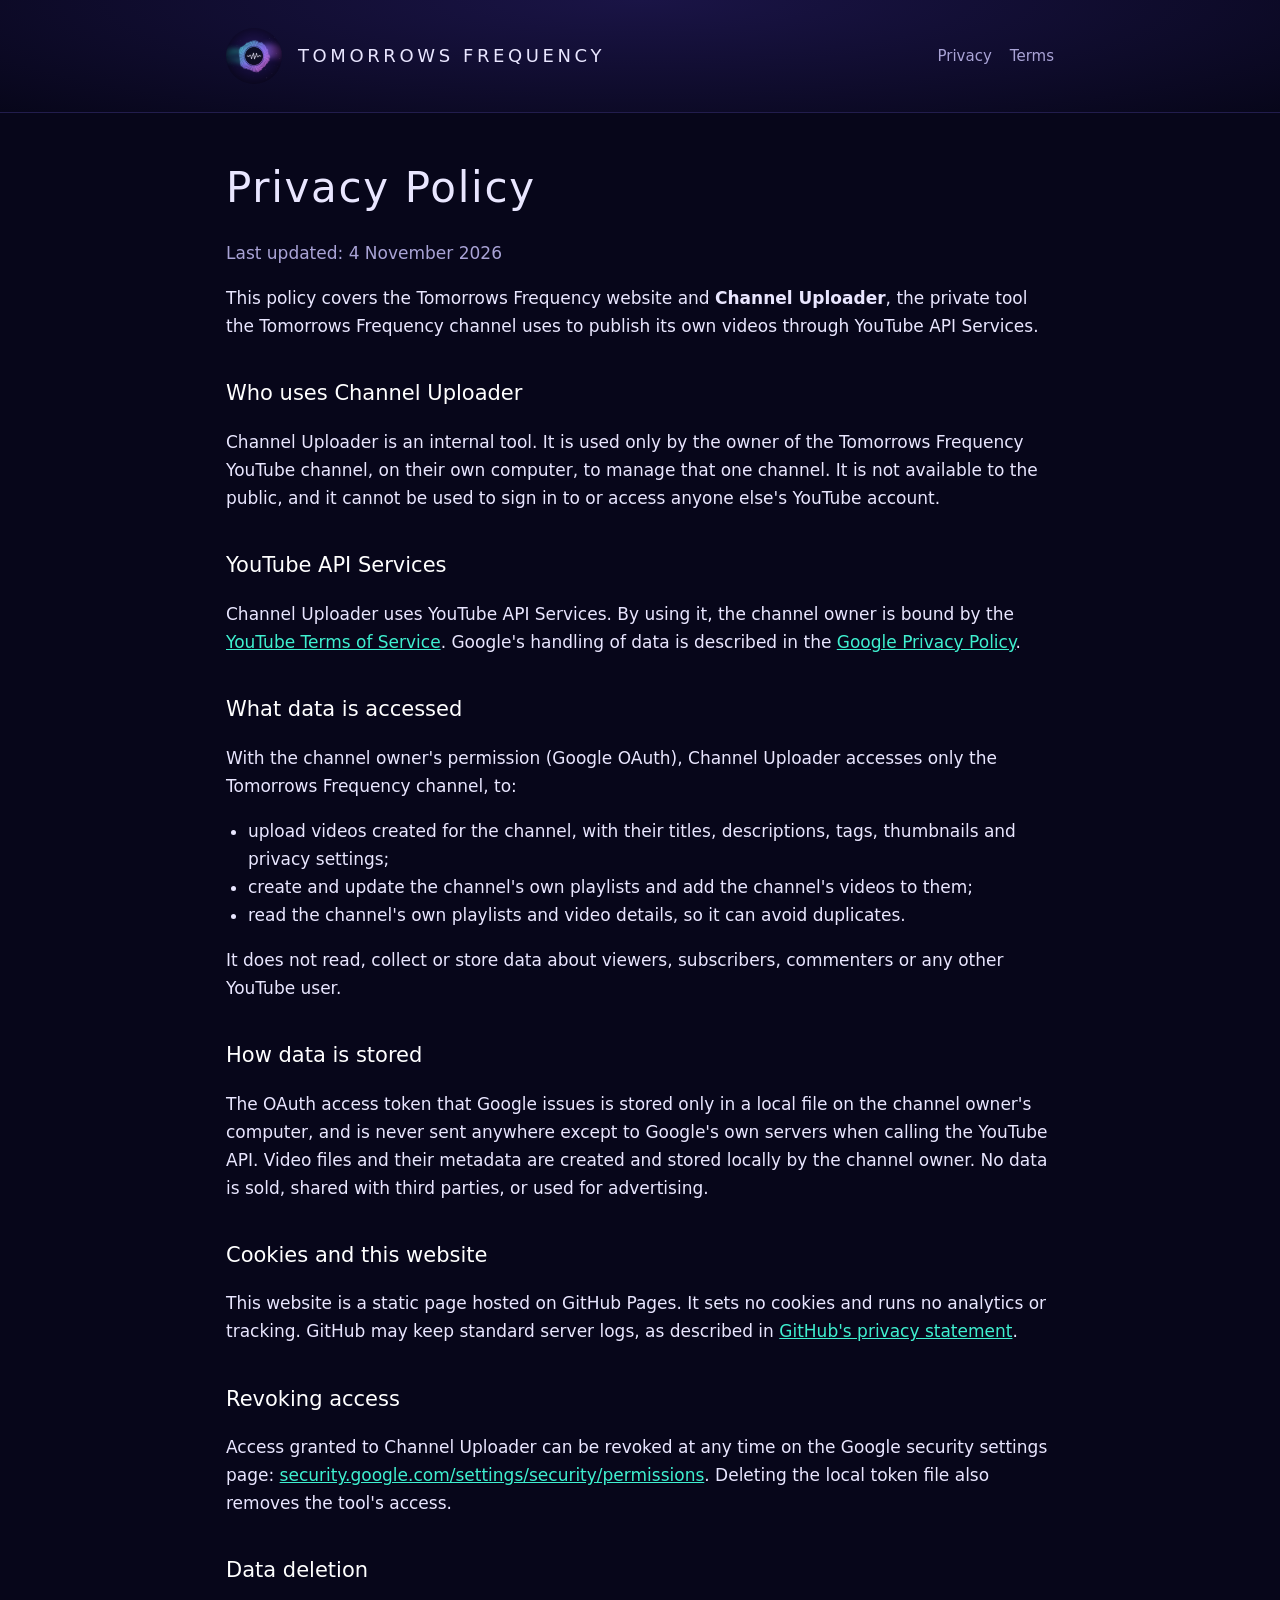
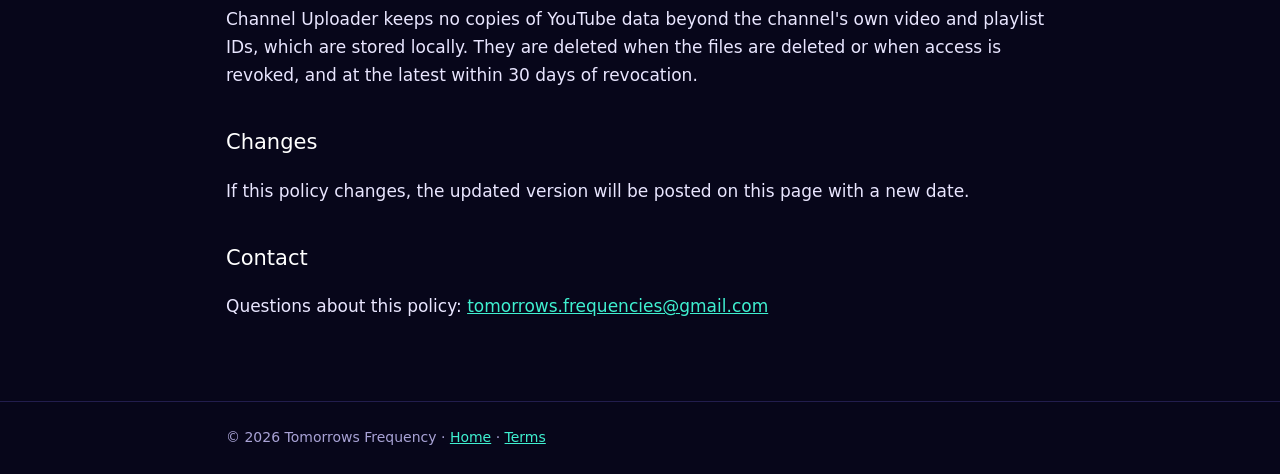
==== privacy.html @ d018722a "Tomorrows Frequency site: home, privacy policy, terms Co-Authored-By: Claude Opus 5.5 <noreply@anthr" ====
<!doctype html>
<html lang="en"><head><meta charset="utf-8"><meta name="viewport" content="width=device-width,initial-scale=1">
<title>Privacy Policy · Tomorrows Frequency</title>
<link rel="icon" href="avatar.png"><link rel="stylesheet" href="style.css"></head>
<body>
<header><div class="wrap"><img src="avatar.png" alt=""><a class="home" href="./">TOMORROWS FREQUENCY</a>
<nav><a href="privacy.html">Privacy</a><a href="terms.html">Terms</a></nav></div></header>
<main><div class="wrap">
<h1>Privacy Policy</h1>
<p class="muted">Last updated: 4 November 2026</p>

<p>This policy covers the Tomorrows Frequency website and <strong>Channel Uploader</strong>, the private tool the Tomorrows Frequency channel uses to publish its own videos through YouTube API Services.</p>

<h2>Who uses Channel Uploader</h2>
<p>Channel Uploader is an internal tool. It is used only by the owner of the Tomorrows Frequency YouTube channel, on their own computer, to manage that one channel. It is not available to the public, and it cannot be used to sign in to or access anyone else's YouTube account.</p>

<h2>YouTube API Services</h2>
<p>Channel Uploader uses YouTube API Services. By using it, the channel owner is bound by the <a href="https://www.youtube.com/t/terms">YouTube Terms of Service</a>. Google's handling of data is described in the <a href="https://policies.google.com/privacy">Google Privacy Policy</a>.</p>

<h2>What data is accessed</h2>
<p>With the channel owner's permission (Google OAuth), Channel Uploader accesses only the Tomorrows Frequency channel, to:</p>
<ul>
  <li>upload videos created for the channel, with their titles, descriptions, tags, thumbnails and privacy settings;</li>
  <li>create and update the channel's own playlists and add the channel's videos to them;</li>
  <li>read the channel's own playlists and video details, so it can avoid duplicates.</li>
</ul>
<p>It does not read, collect or store data about viewers, subscribers, commenters or any other YouTube user.</p>

<h2>How data is stored</h2>
<p>The OAuth access token that Google issues is stored only in a local file on the channel owner's computer, and is never sent anywhere except to Google's own servers when calling the YouTube API. Video files and their metadata are created and stored locally by the channel owner. No data is sold, shared with third parties, or used for advertising.</p>

<h2>Cookies and this website</h2>
<p>This website is a static page hosted on GitHub Pages. It sets no cookies and runs no analytics or tracking. GitHub may keep standard server logs, as described in <a href="https://docs.github.com/en/site-policy/privacy-policies/github-general-privacy-statement">GitHub's privacy statement</a>.</p>

<h2>Revoking access</h2>
<p>Access granted to Channel Uploader can be revoked at any time on the Google security settings page: <a href="https://security.google.com/settings/security/permissions">security.google.com/settings/security/permissions</a>. Deleting the local token file also removes the tool's access.</p>

<h2>Data deletion</h2>
<p>Channel Uploader keeps no copies of YouTube data beyond the channel's own video and playlist IDs, which are stored locally. They are deleted when the files are deleted or when access is revoked, and at the latest within 30 days of revocation.</p>

<h2>Changes</h2>
<p>If this policy changes, the updated version will be posted on this page with a new date.</p>

<h2>Contact</h2>
<p>Questions about this policy: <a href="mailto:tomorrows.frequencies@gmail.com">tomorrows.frequencies@gmail.com</a></p>
</div></main>
<footer><div class="wrap">© 2026 Tomorrows Frequency · <a href="./">Home</a> · <a href="terms.html">Terms</a></div></footer>
</body></html>
---- style.css ----
:root{--bg:#07061a;--panel:#100d2b;--text:#e9e6ff;--muted:#a9a3d6;--a:#3ff0d0;--b:#8f7dff;--c:#ff6fd8}
*{box-sizing:border-box}
html,body{margin:0;background:var(--bg);color:var(--text);font:17px/1.65 system-ui,-apple-system,"Segoe UI",sans-serif}
a{color:var(--a)}
header{padding:28px 16px;border-bottom:1px solid #221d4d;background:radial-gradient(ellipse at top,#1a1446,var(--bg))}
header .wrap{display:flex;align-items:center;gap:16px}
header img{width:56px;height:56px;border-radius:50%}
header a.home{color:var(--text);text-decoration:none;font-weight:300;letter-spacing:.2em;font-size:18px}
nav{margin-left:auto;display:flex;gap:18px;font-size:15px}
nav a{color:var(--muted);text-decoration:none}
nav a:hover{color:var(--text)}
.wrap{max-width:860px;margin:0 auto;padding:0 16px}
main{padding:40px 0 64px}
h1{font-weight:300;letter-spacing:.04em;font-size:clamp(28px,5vw,42px);margin:0 0 8px}
h2{font-weight:500;font-size:21px;margin:36px 0 8px;color:#fff}
.muted{color:var(--muted)}
.hero{border-radius:14px;overflow:hidden;margin:0 0 32px}
.hero img{width:100%;display:block}
.btn{display:inline-block;padding:12px 22px;border-radius:999px;background:linear-gradient(90deg,var(--a),var(--b),var(--c));color:#07061a;font-weight:600;text-decoration:none}
footer{border-top:1px solid #221d4d;padding:24px 0;color:var(--muted);font-size:14px}
ul{padding-left:22px}
@media (max-width:560px){nav{gap:12px;font-size:14px}header img{width:44px;height:44px}}
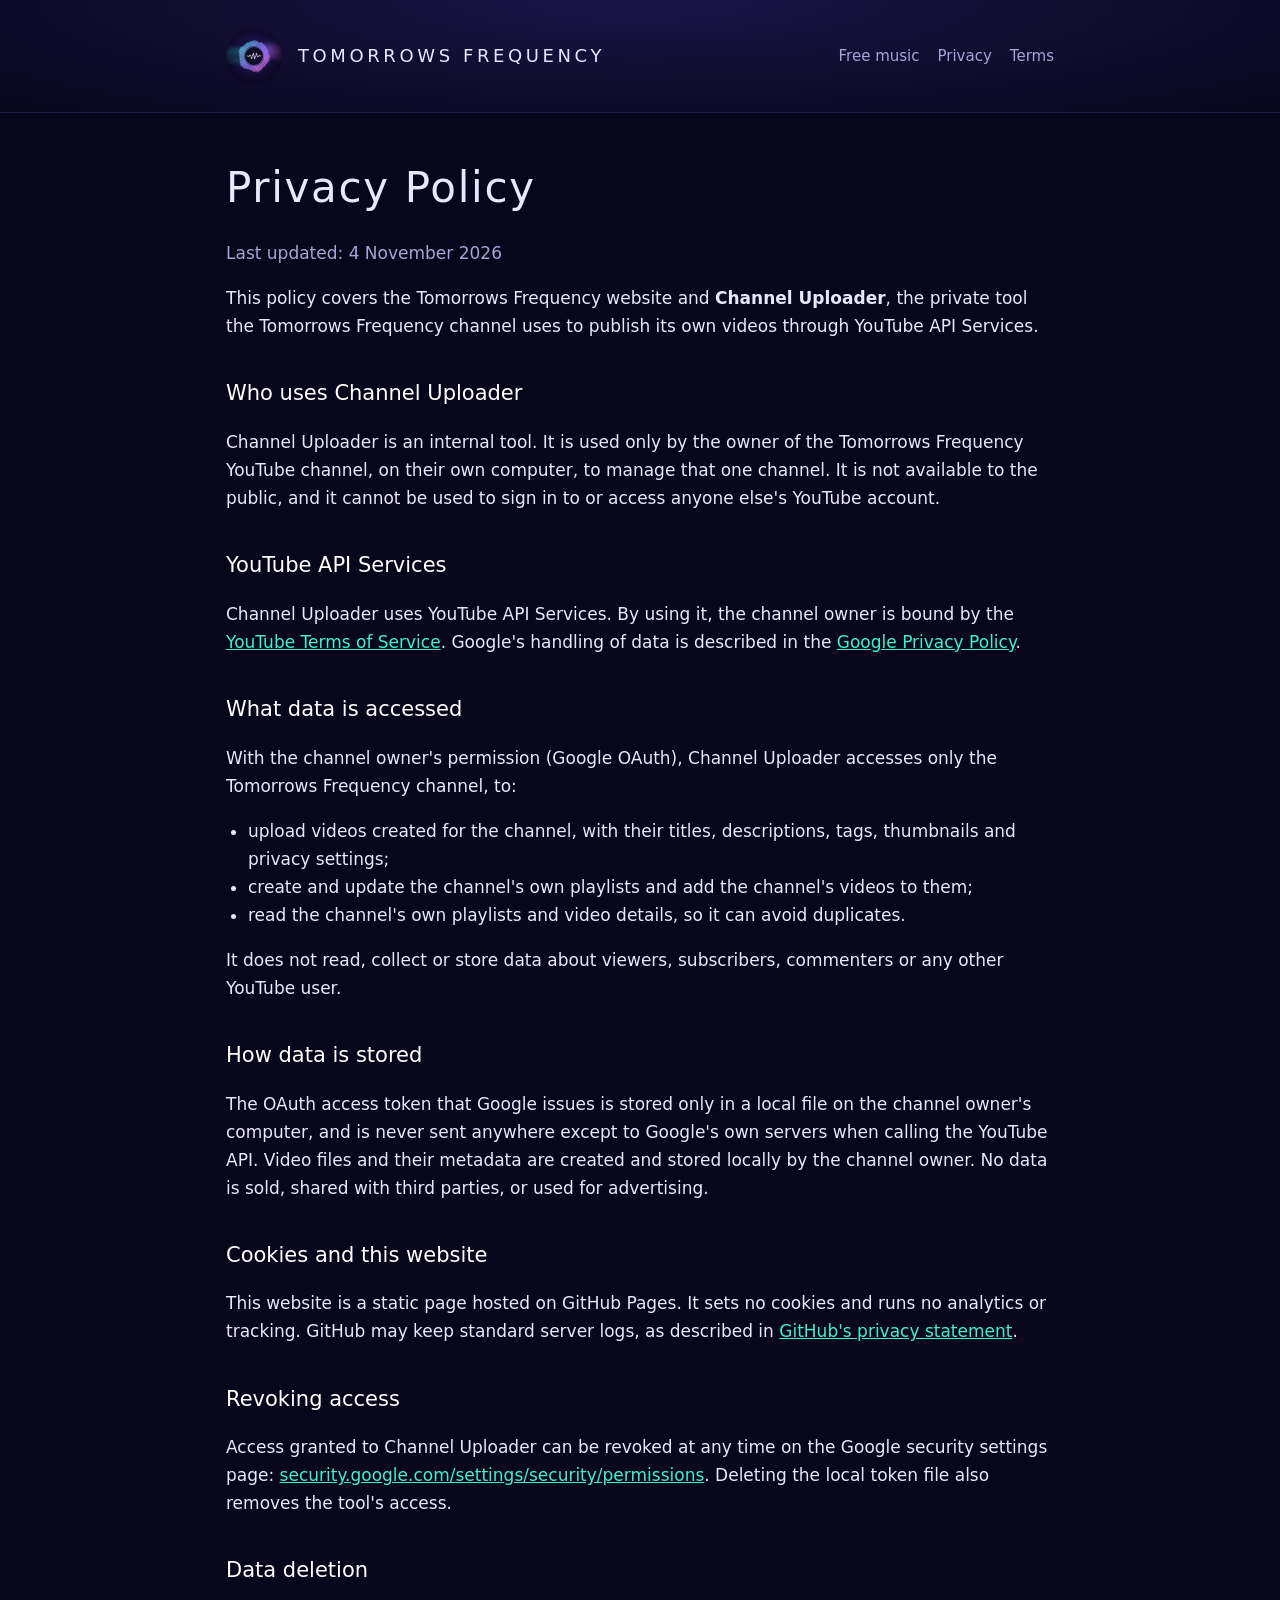
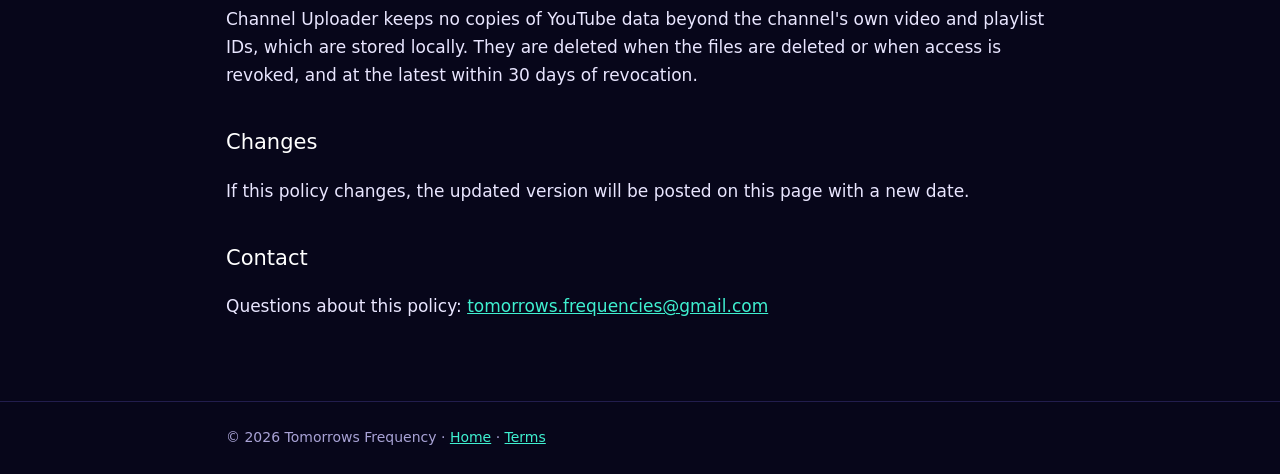
==== commit e8c8cc2b: "Add free music for creators page and licence Co-Authored-By: Claude Opus 5.5 <noreply@anthropic.com>" ====
--- a/privacy.html
+++ b/privacy.html
@@ -4,7 +4,7 @@
 <link rel="icon" href="avatar.png"><link rel="stylesheet" href="style.css"></head>
 <body>
 <header><div class="wrap"><img src="avatar.png" alt=""><a class="home" href="./">TOMORROWS FREQUENCY</a>
-<nav><a href="privacy.html">Privacy</a><a href="terms.html">Terms</a></nav></div></header>
+<nav><a href="free-music.html">Free music</a><a href="privacy.html">Privacy</a><a href="terms.html">Terms</a></nav></div></header>
 <main><div class="wrap">
 <h1>Privacy Policy</h1>
 <p class="muted">Last updated: 4 November 2026</p>
